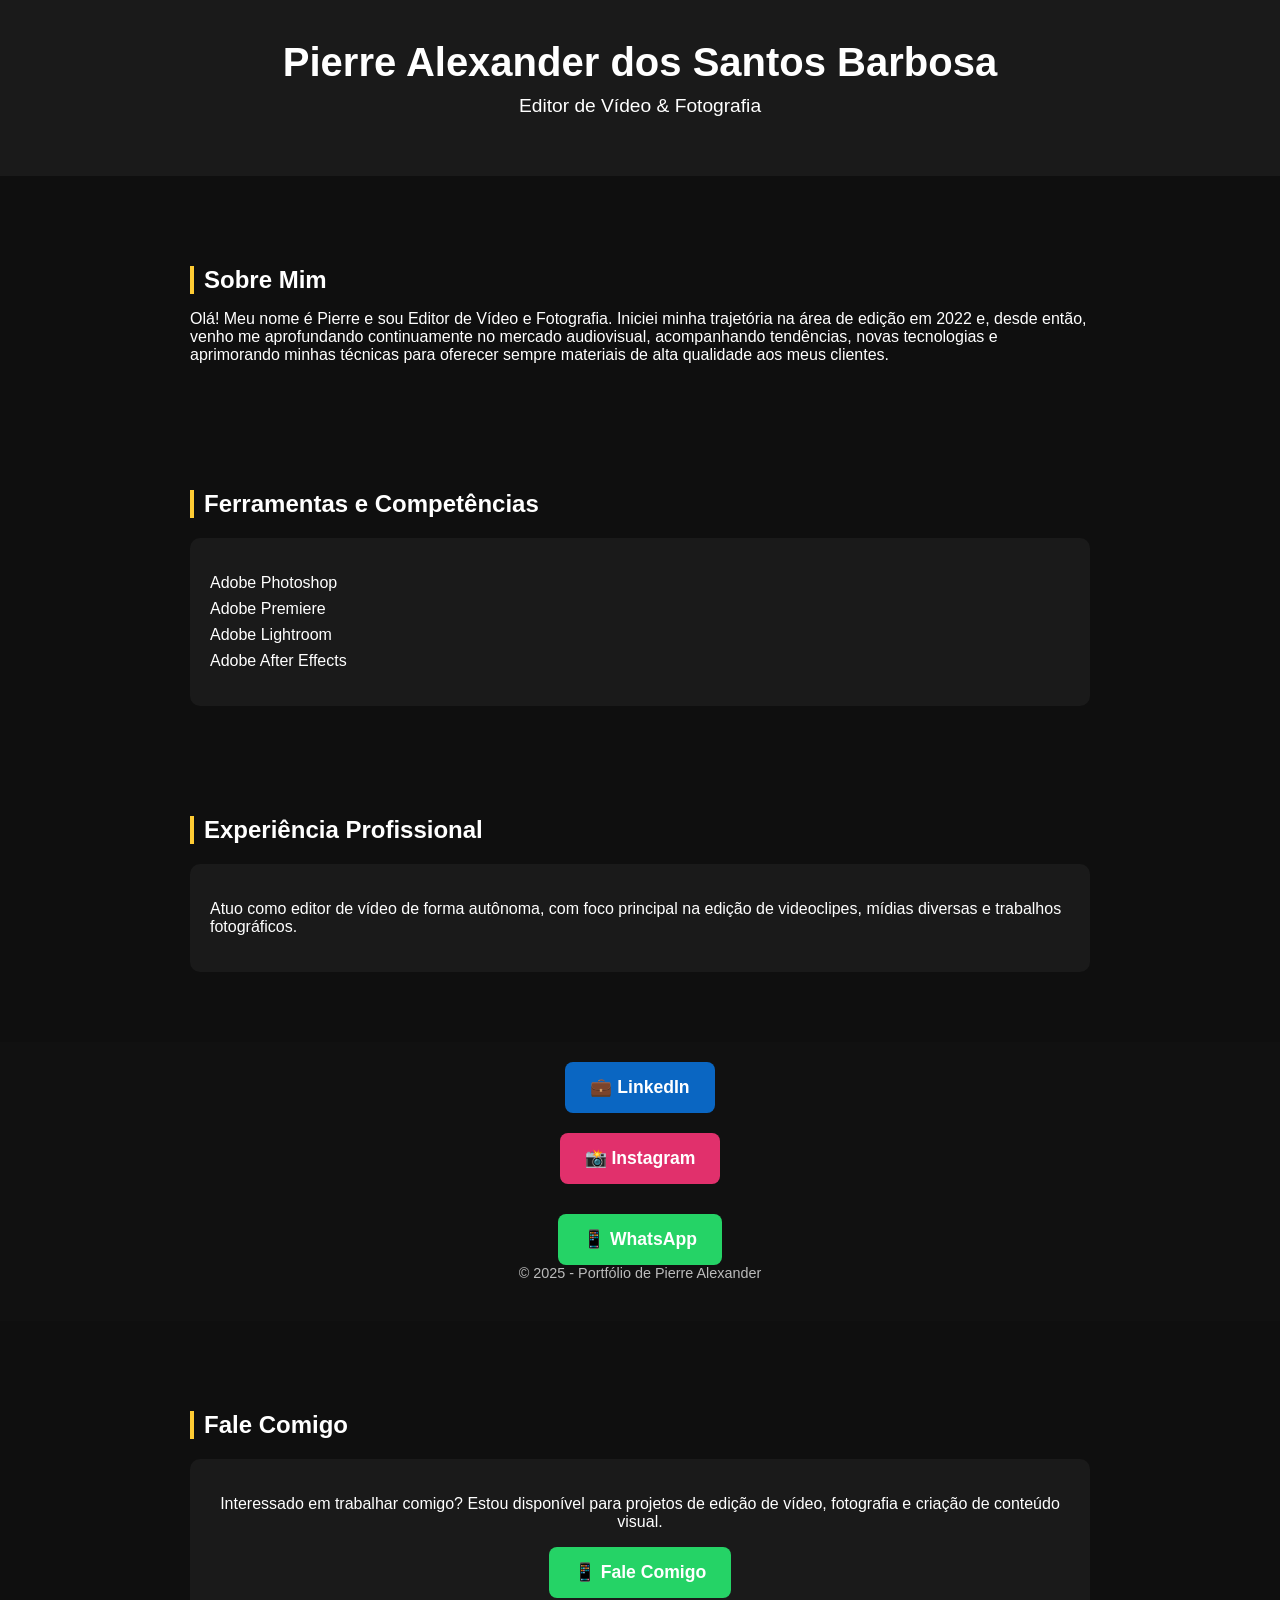
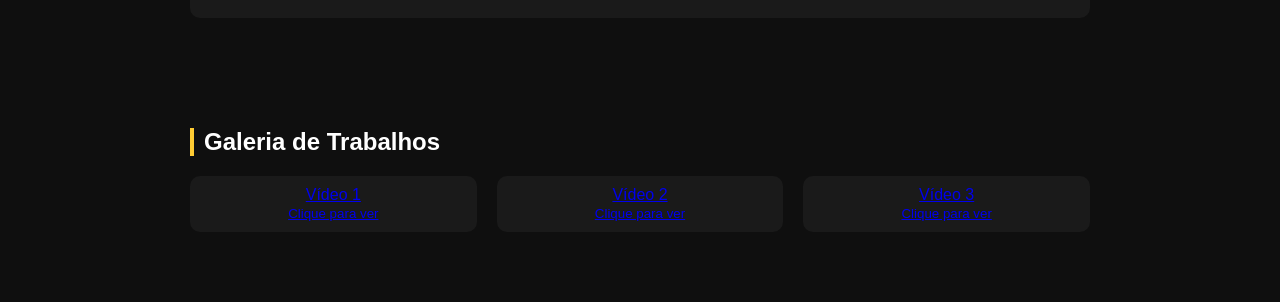
==== index.html @ 5104d792 "index.html" ====
<!DOCTYPE html>
<html lang="pt-BR">
<head>
  <meta charset="UTF-8" />
  <meta name="viewport" content="width=device-width, initial-scale=1.0" />
  <title>Portfólio - Pierre Alexander</title>
  <link rel="stylesheet" href="style.css">
</head>
<body>
  <header>
    <h1>Pierre Alexander dos Santos Barbosa</h1>
    <p>Editor de Vídeo & Fotografia</p>
  </header>

  <section>
    <h2>Sobre Mim</h2>
    <p>Olá! Meu nome é Pierre e sou Editor de Vídeo e Fotografia. Iniciei minha trajetória na área de edição em 2022 e, desde então, venho me aprofundando continuamente no mercado audiovisual, acompanhando tendências, novas tecnologias e aprimorando minhas técnicas para oferecer sempre materiais de alta qualidade aos meus clientes.</p>
  </section>

  <section>
    <h2>Ferramentas e Competências</h2>
    <div class="skills">
      <ul>
        <li>Adobe Photoshop</li>
        <li>Adobe Premiere</li>
        <li>Adobe Lightroom</li>
        <li>Adobe After Effects</li>
      </ul>
    </div>
  </section>

  <section>
    <h2>Experiência Profissional</h2>
    <div class="experience">
      <p>Atuo como editor de vídeo de forma autônoma, com foco principal na edição de videoclipes, mídias diversas e trabalhos fotográficos.</p>
    </div>
  </section>

  <footer>
    <div style="margin-bottom:20px;">
      <a href="https://www.linkedin.com/in/pierre-alexander-8b82012a9/" target="_blank" class="linkedin-btn">💼 LinkedIn</a>
  <div style="margin-top:20px;">
      <a href="https://www.instagram.com/pr.xndr/" target="_blank" class="instagram-btn">📸 Instagram</a>
    </div>
    <div style="text-align:center; margin-top:30px;">
      <a href="https://wa.me/5521989630981" target="_blank" class="whatsapp-btn">📱 WhatsApp</a>
     </div>
    © 2025 - Portfólio de Pierre Alexander
  </footer>

  <section>
    <h2>Fale Comigo</h2>
    <div class="experience" style="text-align:center;">
      <p>Interessado em trabalhar comigo? Estou disponível para projetos de edição de vídeo, fotografia e criação de conteúdo visual.</p>
      <a href="https://wa.me/5521989630981" class="whatsapp-btn" target="_blank">📱 Fale Comigo</a>
    </div>
  </section>

  <section>
    <h2>Galeria de Trabalhos</h2>
    <div class="gallery">
      <div><a href="https://www.instagram.com/reel/DQ7VguTisI1/" target="_blank">Vídeo 1<br><small>Clique para ver</small></a></div>
      <div><a href="https://www.instagram.com/reel/DQ4i-qmgbFF/" target="_blank">Vídeo 2<br><small>Clique para ver</small></a></div>
      <div><a href="https://www.instagram.com/reel/DQhQ9YoAMTn/" target="_blank">Vídeo 3<br><small>Clique para ver</small></a></div>
       </div>
  </section>

</body>
</html>
---- style.css ----
body {
  margin: 0;
  font-family: Arial, sans-serif;
  background: #0f0f0f;
  color: #fff;
}
header {
  padding: 40px;
  text-align: center;
  background: #1a1a1a;
}
header h1 {
  font-size: 2.5rem;
  margin: 0;
}
header p {
  margin-top: 10px;
  font-size: 1.2rem;
}
section {
  max-width: 900px;
  margin: 50px auto;
  padding: 20px;
}
h2 {
  margin-bottom: 10px;
  border-left: 4px solid #ffcc33;
  padding-left: 10px;
}
.skills, .experience {
  background: #1a1a1a;
  padding: 20px;
  border-radius: 10px;
  margin-top: 20px;
}
ul {
  list-style: none;
  padding: 0;
}
ul li {
  margin: 8px 0;
}
footer {
  margin-top: 50px;
  background: #111;
  text-align: center;
  padding: 20px;
  font-size: 0.9rem;
  color: #bbb;
}
.whatsapp-btn, .linkedin-btn, .instagram-btn {
  display: inline-block;
  padding: 15px 25px;
  border-radius: 8px;
  text-decoration: none;
  font-size: 1.1rem;
  font-weight: bold;
  color: white;
  transition: transform 0.2s ease, box-shadow 0.2s ease;
}
.whatsapp-btn { background: #25D366; }
.whatsapp-btn:hover { transform: scale(1.08); box-shadow: 0 0 15px rgba(37, 211, 102, 0.6); }
.linkedin-btn { background: #0A66C2; }
.linkedin-btn:hover { transform: scale(1.08); box-shadow: 0 0 15px rgba(10,102,194,0.6); }
.instagram-btn { background: #E1306C; }
.instagram-btn:hover { transform: scale(1.08); box-shadow: 0 0 15px rgba(225,48,108,0.6); }

.gallery {
  display:grid;
  grid-template-columns:repeat(auto-fit, minmax(250px,1fr));
  gap:20px;
  margin-top:20px;
}
.gallery div {
  background:#1a1a1a;
  padding:10px;
  border-radius:10px;
  text-align:center;
}
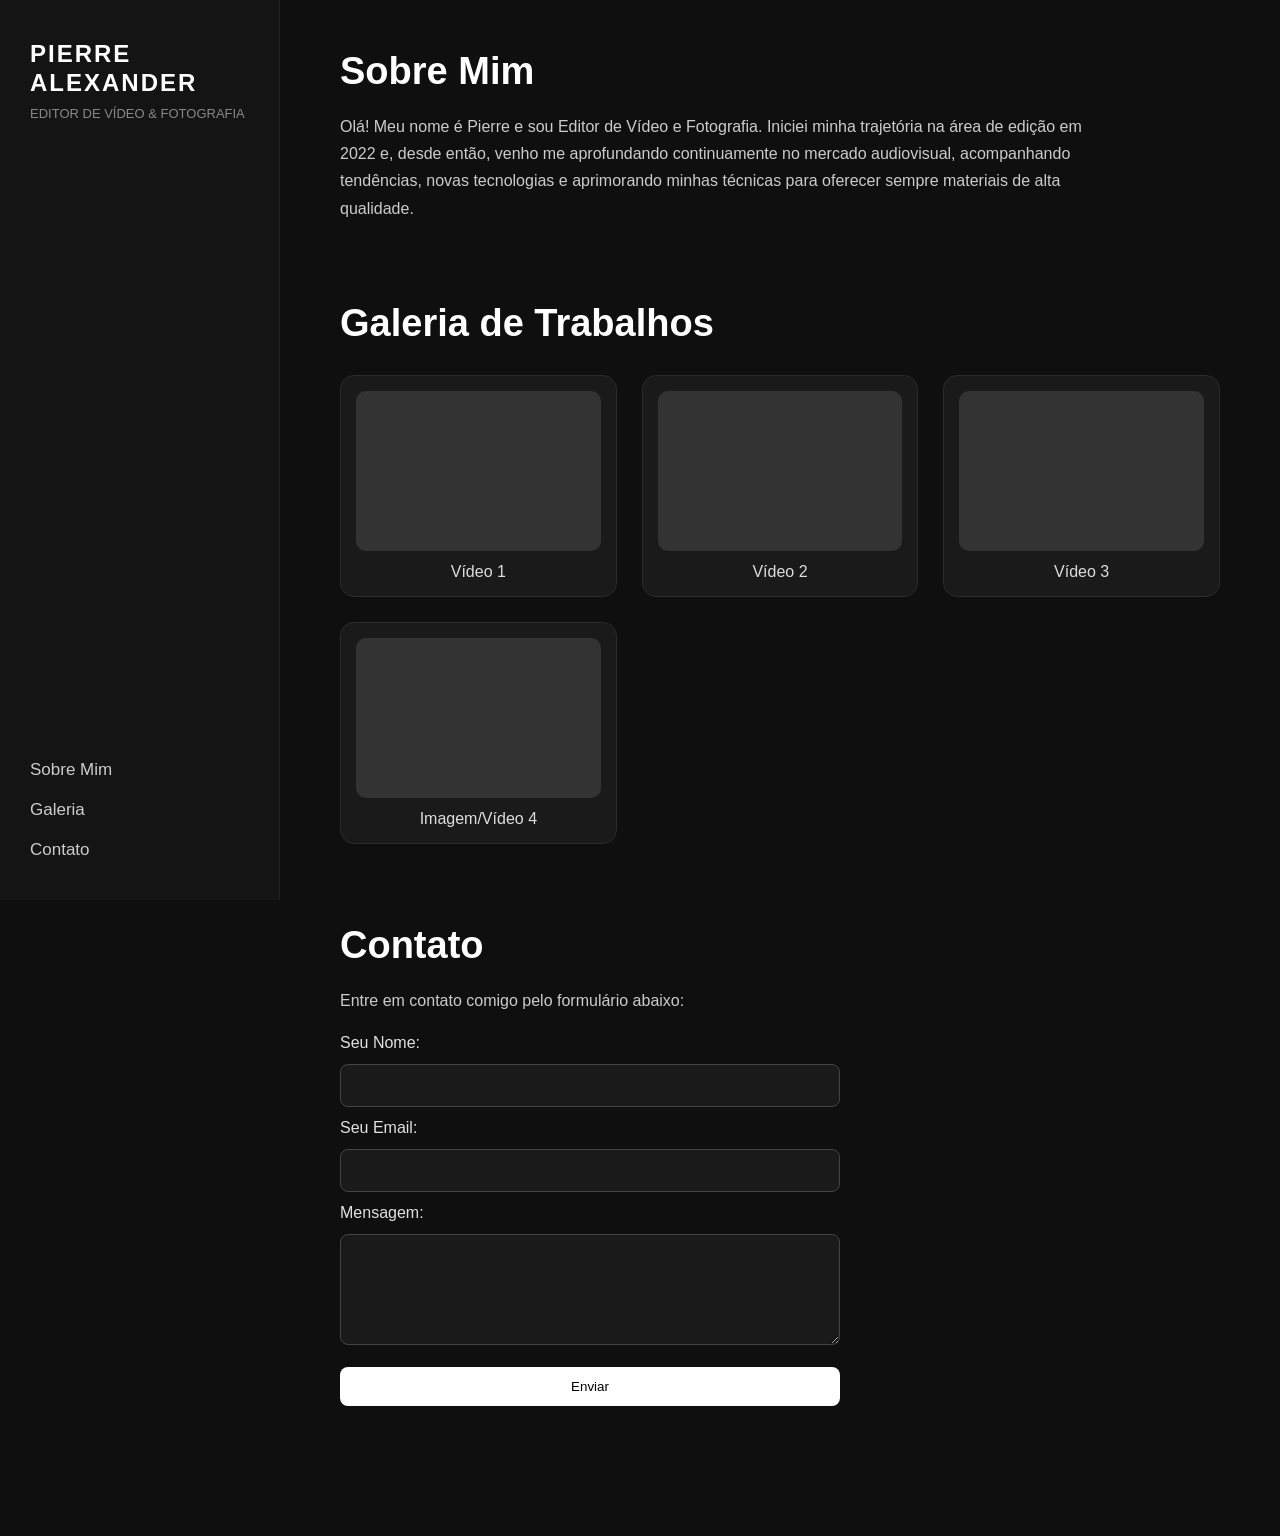
==== commit db222ea3: "Add files via upload" ====
--- a/index.html
+++ b/index.html
@@ -1,69 +1,118 @@
-<!DOCTYPE html>
-<html lang="pt-BR">
-<head>
-  <meta charset="UTF-8" />
-  <meta name="viewport" content="width=device-width, initial-scale=1.0" />
-  <title>Portfólio - Pierre Alexander</title>
-  <link rel="stylesheet" href="style.css">
-</head>
-<body>
-  <header>
-    <h1>Pierre Alexander dos Santos Barbosa</h1>
-    <p>Editor de Vídeo & Fotografia</p>
-  </header>
-
-  <section>
-    <h2>Sobre Mim</h2>
-    <p>Olá! Meu nome é Pierre e sou Editor de Vídeo e Fotografia. Iniciei minha trajetória na área de edição em 2022 e, desde então, venho me aprofundando continuamente no mercado audiovisual, acompanhando tendências, novas tecnologias e aprimorando minhas técnicas para oferecer sempre materiais de alta qualidade aos meus clientes.</p>
-  </section>
-
-  <section>
-    <h2>Ferramentas e Competências</h2>
-    <div class="skills">
-      <ul>
-        <li>Adobe Photoshop</li>
-        <li>Adobe Premiere</li>
-        <li>Adobe Lightroom</li>
-        <li>Adobe After Effects</li>
-      </ul>
-    </div>
-  </section>
-
-  <section>
-    <h2>Experiência Profissional</h2>
-    <div class="experience">
-      <p>Atuo como editor de vídeo de forma autônoma, com foco principal na edição de videoclipes, mídias diversas e trabalhos fotográficos.</p>
-    </div>
-  </section>
-
-  <footer>
-    <div style="margin-bottom:20px;">
-      <a href="https://www.linkedin.com/in/pierre-alexander-8b82012a9/" target="_blank" class="linkedin-btn">💼 LinkedIn</a>
-  <div style="margin-top:20px;">
-      <a href="https://www.instagram.com/pr.xndr/" target="_blank" class="instagram-btn">📸 Instagram</a>
-    </div>
-    <div style="text-align:center; margin-top:30px;">
-      <a href="https://wa.me/5521989630981" target="_blank" class="whatsapp-btn">📱 WhatsApp</a>
-     </div>
-    © 2025 - Portfólio de Pierre Alexander
-  </footer>
-
-  <section>
-    <h2>Fale Comigo</h2>
-    <div class="experience" style="text-align:center;">
-      <p>Interessado em trabalhar comigo? Estou disponível para projetos de edição de vídeo, fotografia e criação de conteúdo visual.</p>
-      <a href="https://wa.me/5521989630981" class="whatsapp-btn" target="_blank">📱 Fale Comigo</a>
-    </div>
-  </section>
-
-  <section>
-    <h2>Galeria de Trabalhos</h2>
-    <div class="gallery">
-      <div><a href="https://www.instagram.com/reel/DQ7VguTisI1/" target="_blank">Vídeo 1<br><small>Clique para ver</small></a></div>
-      <div><a href="https://www.instagram.com/reel/DQ4i-qmgbFF/" target="_blank">Vídeo 2<br><small>Clique para ver</small></a></div>
-      <div><a href="https://www.instagram.com/reel/DQhQ9YoAMTn/" target="_blank">Vídeo 3<br><small>Clique para ver</small></a></div>
-       </div>
-  </section>
-
-</body>
-</html>
+<!DOCTYPE html>
+<html lang="pt-BR">
+<head>
+    <meta charset="UTF-8">
+    <meta name="viewport" content="width=device-width, initial-scale=1.0">
+    <title>Portfólio - Pierre Alexander</title>
+    <link rel="stylesheet" href="style.css">
+</head>
+
+<body>
+
+    <!-- MENU LATERAL / MOBILE NAV -->
+    <aside class="sidebar">
+        <div class="logo">
+            <h2>PIERRE<br>ALEXANDER</h2>
+            <p>Editor de Vídeo & Fotografia</p>
+        </div>
+
+        <nav>
+            <a href="#sobre">Sobre Mim</a>
+            <a href="#galeria">Galeria</a>
+            <a href="#contato">Contato</a>
+        </nav>
+    </aside>
+
+    <!-- MENU MOBILE -->
+    <header class="mobile-header">
+        <div class="mobile-title">Pierre Alexander</div>
+        <button id="mobile-btn">☰</button>
+    </header>
+
+    <nav class="mobile-menu" id="mobile-menu">
+        <a href="#sobre">Sobre Mim</a>
+        <a href="#galeria">Galeria</a>
+        <a href="#contato">Contato</a>
+    </nav>
+
+    <main class="content">
+
+        <!-- SOBRE -->
+        <section id="sobre" class="section fade-up">
+            <h1>Sobre Mim</h1>
+            <p>
+                Olá! Meu nome é Pierre e sou Editor de Vídeo e Fotografia. Iniciei minha trajetória na área de edição em 2022 e, desde então, venho me aprofundando continuamente no mercado audiovisual, acompanhando tendências, novas tecnologias e aprimorando minhas técnicas para oferecer sempre materiais de alta qualidade.
+            </p>
+        </section>
+
+        <!-- GALERIA -->
+        <section id="galeria" class="section fade-up">
+            <h1>Galeria de Trabalhos</h1>
+
+            <div class="gallery">
+                <a href="https://www.instagram.com/reel/DQ7VguTisI1/" target="_blank" class="card fade-up">
+                    <div class="thumb"></div>
+                    <span>Vídeo 1</span>
+                </a>
+
+                <a href="https://www.instagram.com/reel/DQ4i-qmgbFF/" target="_blank" class="card fade-up">
+                    <div class="thumb"></div>
+                    <span>Vídeo 2</span>
+                </a>
+
+                <a href="https://www.instagram.com/reel/DQhQ9YoAMTn/" target="_blank" class="card fade-up">
+                    <div class="thumb"></div>
+                    <span>Vídeo 3</span>
+                </a>
+
+                <div class="card fade-up">
+                    <div class="thumb"></div>
+                    <span>Imagem/Vídeo 4</span>
+                </div>
+            </div>
+        </section>
+
+        <!-- CONTATO -->
+        <section id="contato" class="section fade-up">
+            <h1>Contato</h1>
+            <p>Entre em contato comigo pelo formulário abaixo:</p>
+
+            <form action="mailto:pierrealexander@example.com" method="post" enctype="text/plain" class="form">
+                <label>Seu Nome:</label>
+                <input type="text" name="name" required>
+
+                <label>Seu Email:</label>
+                <input type="email" name="email" required>
+
+                <label>Mensagem:</label>
+                <textarea name="message" rows="5" required></textarea>
+
+                <button type="submit">Enviar</button>
+            </form>
+        </section>
+
+    </main>
+
+    <script>
+        /* MOBILE MENU */
+        const btn = document.getElementById('mobile-btn');
+        const menu = document.getElementById('mobile-menu');
+
+        btn.addEventListener('click', () => {
+            menu.classList.toggle('open');
+        });
+
+        /* ANIMAÇÃO SCROLL FADE-UP */
+        const observer = new IntersectionObserver((entries) => {
+            entries.forEach(entry => {
+                if (entry.isIntersecting) {
+                    entry.target.classList.add('appear');
+                }
+            });
+        });
+
+        document.querySelectorAll('.fade-up').forEach((el) => observer.observe(el));
+    </script>
+
+</body>
+</html>
--- a/style.css
+++ b/style.css
@@ -1,79 +1,244 @@
-body {
-  margin: 0;
-  font-family: Arial, sans-serif;
-  background: #0f0f0f;
-  color: #fff;
-}
-header {
-  padding: 40px;
-  text-align: center;
-  background: #1a1a1a;
-}
-header h1 {
-  font-size: 2.5rem;
-  margin: 0;
-}
-header p {
-  margin-top: 10px;
-  font-size: 1.2rem;
-}
-section {
-  max-width: 900px;
-  margin: 50px auto;
-  padding: 20px;
-}
-h2 {
-  margin-bottom: 10px;
-  border-left: 4px solid #ffcc33;
-  padding-left: 10px;
-}
-.skills, .experience {
-  background: #1a1a1a;
-  padding: 20px;
-  border-radius: 10px;
-  margin-top: 20px;
-}
-ul {
-  list-style: none;
-  padding: 0;
-}
-ul li {
-  margin: 8px 0;
-}
-footer {
-  margin-top: 50px;
-  background: #111;
-  text-align: center;
-  padding: 20px;
-  font-size: 0.9rem;
-  color: #bbb;
-}
-.whatsapp-btn, .linkedin-btn, .instagram-btn {
-  display: inline-block;
-  padding: 15px 25px;
-  border-radius: 8px;
-  text-decoration: none;
-  font-size: 1.1rem;
-  font-weight: bold;
-  color: white;
-  transition: transform 0.2s ease, box-shadow 0.2s ease;
-}
-.whatsapp-btn { background: #25D366; }
-.whatsapp-btn:hover { transform: scale(1.08); box-shadow: 0 0 15px rgba(37, 211, 102, 0.6); }
-.linkedin-btn { background: #0A66C2; }
-.linkedin-btn:hover { transform: scale(1.08); box-shadow: 0 0 15px rgba(10,102,194,0.6); }
-.instagram-btn { background: #E1306C; }
-.instagram-btn:hover { transform: scale(1.08); box-shadow: 0 0 15px rgba(225,48,108,0.6); }
-
-.gallery {
-  display:grid;
-  grid-template-columns:repeat(auto-fit, minmax(250px,1fr));
-  gap:20px;
-  margin-top:20px;
-}
-.gallery div {
-  background:#1a1a1a;
-  padding:10px;
-  border-radius:10px;
-  text-align:center;
-}
+/* RESET */
+* {
+    margin: 0;
+    padding: 0;
+    box-sizing: border-box;
+    font-family: "Arial", sans-serif;
+}
+
+body {
+    display: flex;
+    background: #0f0f0f;
+    color: #e1e1e1;
+}
+
+/* SIDEBAR */
+.sidebar {
+    width: 280px;
+    background: #141414;
+    border-right: 1px solid #222;
+    height: 100vh;
+    padding: 40px 30px;
+    position: fixed;
+    display: flex;
+    flex-direction: column;
+    justify-content: space-between;
+}
+
+.logo h2 {
+    letter-spacing: 2px;
+    line-height: 1.2;
+    font-weight: bold;
+    color: #fff;
+}
+
+.logo p {
+    font-size: 13px;
+    text-transform: uppercase;
+    color: #888;
+    margin-top: 8px;
+}
+
+nav {
+    margin-top: 40px;
+    display: flex;
+    flex-direction: column;
+    gap: 20px;
+}
+
+nav a {
+    text-decoration: none;
+    color: #ccc;
+    font-size: 17px;
+    transition: 0.3s;
+}
+
+nav a:hover {
+    color: #fff;
+}
+
+/* MOBILE HEADER */
+.mobile-header {
+    display: none;
+    width: 100%;
+    background: #141414;
+    padding: 15px 20px;
+    align-items: center;
+    justify-content: space-between;
+    border-bottom: 1px solid #222;
+}
+
+.mobile-title {
+    font-size: 20px;
+    font-weight: bold;
+}
+
+#mobile-btn {
+    font-size: 25px;
+    background: none;
+    border: none;
+    color: #fff;
+    cursor: pointer;
+}
+
+.mobile-menu {
+    display: none;
+    flex-direction: column;
+    background: #1a1a1a;
+    text-align: center;
+    border-bottom: 1px solid #222;
+}
+
+.mobile-menu a {
+    padding: 15px;
+    text-decoration: none;
+    color: #ccc;
+    border-top: 1px solid #222;
+}
+
+.mobile-menu a:hover {
+    color: #fff;
+}
+
+.mobile-menu.open {
+    display: flex;
+}
+
+/* CONTENT */
+.content {
+    margin-left: 280px;
+    padding: 50px 60px;
+    width: calc(100% - 280px);
+}
+
+.section {
+    margin-bottom: 80px;
+}
+
+.section h1 {
+    font-size: 38px;
+    margin-bottom: 20px;
+    color: #fff;
+}
+
+.section p {
+    max-width: 750px;
+    line-height: 1.7;
+    margin-bottom: 20px;
+    color: #ccc;
+}
+
+/* GALLERY */
+.gallery {
+    display: grid;
+    grid-template-columns: repeat(auto-fill, minmax(240px, 1fr));
+    gap: 25px;
+    margin-top: 30px;
+}
+
+.card {
+    background: #1a1a1a;
+    border: 1px solid #2b2b2b;
+    border-radius: 14px;
+    padding: 15px;
+    text-align: center;
+    color: #ddd;
+    text-decoration: none;
+    transition: 0.3s;
+}
+
+.card:hover {
+    transform: translateY(-5px);
+    box-shadow: 0 5px 20px rgba(0,0,0,0.5);
+}
+
+.card .thumb {
+    height: 160px;
+    background: #333;
+    border-radius: 10px;
+    margin-bottom: 12px;
+}
+
+/* FORM */
+.form {
+    display: flex;
+    flex-direction: column;
+    max-width: 500px;
+    gap: 12px;
+}
+
+.form input,
+.form textarea {
+    padding: 12px;
+    font-size: 15px;
+    border: 1px solid #444;
+    border-radius: 8px;
+    background: #1a1a1a;
+    color: #eee;
+}
+
+button {
+    margin-top: 10px;
+    padding: 12px;
+    background: #fff;
+    color: #000;
+    border: none;
+    border-radius: 8px;
+    cursor: pointer;
+    transition: 0.3s;
+}
+
+button:hover {
+    background: #ccc;
+}
+
+/* ANIMAÇÃO SCROLL */
+.fade-up {
+    opacity: 0;
+    transform: translateY(30px);
+    transition: 0.8s ease;
+}
+
+.appear {
+    opacity: 1;
+    transform: translateY(0);
+}
+
+/* MOBILE REFINADO */
+@media (max-width: 900px) {
+    .sidebar {
+        display: none;
+    }
+
+    .mobile-header {
+        display: flex;
+    }
+
+    .content {
+        margin: 0;
+        width: 100%;
+        padding: 30px 20px;
+    }
+
+    .section h1 {
+        font-size: 32px;
+    }
+
+    .gallery {
+        grid-template-columns: 1fr 1fr;
+    }
+}
+
+@media (max-width: 500px) {
+    .gallery {
+        grid-template-columns: 1fr;
+    }
+
+    .section h1 {
+        font-size: 27px;
+    }
+
+    .mobile-title {
+        font-size: 18px;
+    }
+}
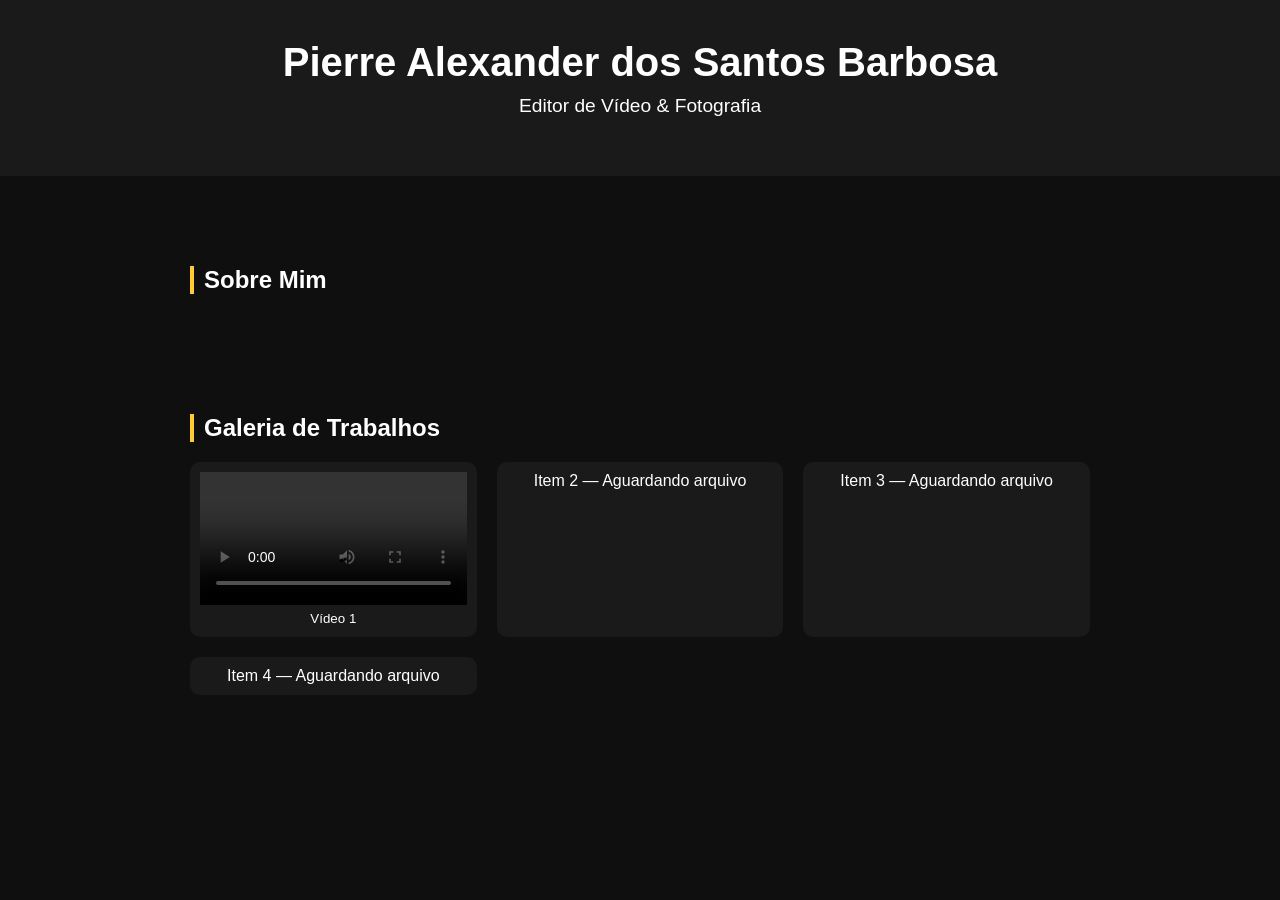
==== commit c0b5ca64: "Add files via upload" ====
--- a/index.html
+++ b/index.html
@@ -1,118 +1,38 @@
-<!DOCTYPE html>
-<html lang="pt-BR">
-<head>
-    <meta charset="UTF-8">
-    <meta name="viewport" content="width=device-width, initial-scale=1.0">
-    <title>Portfólio - Pierre Alexander</title>
-    <link rel="stylesheet" href="style.css">
-</head>
-
-<body>
-
-    <!-- MENU LATERAL / MOBILE NAV -->
-    <aside class="sidebar">
-        <div class="logo">
-            <h2>PIERRE<br>ALEXANDER</h2>
-            <p>Editor de Vídeo & Fotografia</p>
-        </div>
-
-        <nav>
-            <a href="#sobre">Sobre Mim</a>
-            <a href="#galeria">Galeria</a>
-            <a href="#contato">Contato</a>
-        </nav>
-    </aside>
-
-    <!-- MENU MOBILE -->
-    <header class="mobile-header">
-        <div class="mobile-title">Pierre Alexander</div>
-        <button id="mobile-btn">☰</button>
-    </header>
-
-    <nav class="mobile-menu" id="mobile-menu">
-        <a href="#sobre">Sobre Mim</a>
-        <a href="#galeria">Galeria</a>
-        <a href="#contato">Contato</a>
-    </nav>
-
-    <main class="content">
-
-        <!-- SOBRE -->
-        <section id="sobre" class="section fade-up">
-            <h1>Sobre Mim</h1>
-            <p>
-                Olá! Meu nome é Pierre e sou Editor de Vídeo e Fotografia. Iniciei minha trajetória na área de edição em 2022 e, desde então, venho me aprofundando continuamente no mercado audiovisual, acompanhando tendências, novas tecnologias e aprimorando minhas técnicas para oferecer sempre materiais de alta qualidade.
-            </p>
-        </section>
-
-        <!-- GALERIA -->
-        <section id="galeria" class="section fade-up">
-            <h1>Galeria de Trabalhos</h1>
-
-            <div class="gallery">
-                <a href="https://www.instagram.com/reel/DQ7VguTisI1/" target="_blank" class="card fade-up">
-                    <div class="thumb"></div>
-                    <span>Vídeo 1</span>
-                </a>
-
-                <a href="https://www.instagram.com/reel/DQ4i-qmgbFF/" target="_blank" class="card fade-up">
-                    <div class="thumb"></div>
-                    <span>Vídeo 2</span>
-                </a>
-
-                <a href="https://www.instagram.com/reel/DQhQ9YoAMTn/" target="_blank" class="card fade-up">
-                    <div class="thumb"></div>
-                    <span>Vídeo 3</span>
-                </a>
-
-                <div class="card fade-up">
-                    <div class="thumb"></div>
-                    <span>Imagem/Vídeo 4</span>
-                </div>
-            </div>
-        </section>
-
-        <!-- CONTATO -->
-        <section id="contato" class="section fade-up">
-            <h1>Contato</h1>
-            <p>Entre em contato comigo pelo formulário abaixo:</p>
-
-            <form action="mailto:pierrealexander@example.com" method="post" enctype="text/plain" class="form">
-                <label>Seu Nome:</label>
-                <input type="text" name="name" required>
-
-                <label>Seu Email:</label>
-                <input type="email" name="email" required>
-
-                <label>Mensagem:</label>
-                <textarea name="message" rows="5" required></textarea>
-
-                <button type="submit">Enviar</button>
-            </form>
-        </section>
-
-    </main>
-
-    <script>
-        /* MOBILE MENU */
-        const btn = document.getElementById('mobile-btn');
-        const menu = document.getElementById('mobile-menu');
-
-        btn.addEventListener('click', () => {
-            menu.classList.toggle('open');
-        });
-
-        /* ANIMAÇÃO SCROLL FADE-UP */
-        const observer = new IntersectionObserver((entries) => {
-            entries.forEach(entry => {
-                if (entry.isIntersecting) {
-                    entry.target.classList.add('appear');
-                }
-            });
-        });
-
-        document.querySelectorAll('.fade-up').forEach((el) => observer.observe(el));
-    </script>
-
-</body>
-</html>
+<!DOCTYPE html>
+<html lang="pt-BR">
+<head>
+  <meta charset="UTF-8" />
+  <meta name="viewport" content="width=device-width, initial-scale=1.0" />
+  <title>Portfólio - Pierre Alexander</title>
+  <link rel="stylesheet" href="style.css">
+</head>
+<body>
+  <header>
+    <h1>Pierre Alexander dos Santos Barbosa</h1>
+    <p>Editor de Vídeo & Fotografia</p>
+  </header>
+
+  <section>
+    <h2>Sobre Mim</h2>
+    <!-- conteúdo original aqui -->
+  </section>
+
+  <section>
+    <h2>Galeria de Trabalhos</h2>
+    <div class="gallery">
+      <div>
+        <video width="100%" controls>
+          <source src="EYSHILA - VONTADE DE ADORAR (LEGENDA ANIMADA)_1.mp4" type="video/mp4">
+          Seu navegador não suporta vídeos.
+        </video>
+        <small>Vídeo 1</small>
+      </div>
+
+      <div>Item 2 — Aguardando arquivo</div>
+      <div>Item 3 — Aguardando arquivo</div>
+      <div>Item 4 — Aguardando arquivo</div>
+    </div>
+  </section>
+
+</body>
+</html>
--- a/style.css
+++ b/style.css
@@ -1,244 +1,79 @@
-/* RESET */
-* {
-    margin: 0;
-    padding: 0;
-    box-sizing: border-box;
-    font-family: "Arial", sans-serif;
-}
-
-body {
-    display: flex;
-    background: #0f0f0f;
-    color: #e1e1e1;
-}
-
-/* SIDEBAR */
-.sidebar {
-    width: 280px;
-    background: #141414;
-    border-right: 1px solid #222;
-    height: 100vh;
-    padding: 40px 30px;
-    position: fixed;
-    display: flex;
-    flex-direction: column;
-    justify-content: space-between;
-}
-
-.logo h2 {
-    letter-spacing: 2px;
-    line-height: 1.2;
-    font-weight: bold;
-    color: #fff;
-}
-
-.logo p {
-    font-size: 13px;
-    text-transform: uppercase;
-    color: #888;
-    margin-top: 8px;
-}
-
-nav {
-    margin-top: 40px;
-    display: flex;
-    flex-direction: column;
-    gap: 20px;
-}
-
-nav a {
-    text-decoration: none;
-    color: #ccc;
-    font-size: 17px;
-    transition: 0.3s;
-}
-
-nav a:hover {
-    color: #fff;
-}
-
-/* MOBILE HEADER */
-.mobile-header {
-    display: none;
-    width: 100%;
-    background: #141414;
-    padding: 15px 20px;
-    align-items: center;
-    justify-content: space-between;
-    border-bottom: 1px solid #222;
-}
-
-.mobile-title {
-    font-size: 20px;
-    font-weight: bold;
-}
-
-#mobile-btn {
-    font-size: 25px;
-    background: none;
-    border: none;
-    color: #fff;
-    cursor: pointer;
-}
-
-.mobile-menu {
-    display: none;
-    flex-direction: column;
-    background: #1a1a1a;
-    text-align: center;
-    border-bottom: 1px solid #222;
-}
-
-.mobile-menu a {
-    padding: 15px;
-    text-decoration: none;
-    color: #ccc;
-    border-top: 1px solid #222;
-}
-
-.mobile-menu a:hover {
-    color: #fff;
-}
-
-.mobile-menu.open {
-    display: flex;
-}
-
-/* CONTENT */
-.content {
-    margin-left: 280px;
-    padding: 50px 60px;
-    width: calc(100% - 280px);
-}
-
-.section {
-    margin-bottom: 80px;
-}
-
-.section h1 {
-    font-size: 38px;
-    margin-bottom: 20px;
-    color: #fff;
-}
-
-.section p {
-    max-width: 750px;
-    line-height: 1.7;
-    margin-bottom: 20px;
-    color: #ccc;
-}
-
-/* GALLERY */
-.gallery {
-    display: grid;
-    grid-template-columns: repeat(auto-fill, minmax(240px, 1fr));
-    gap: 25px;
-    margin-top: 30px;
-}
-
-.card {
-    background: #1a1a1a;
-    border: 1px solid #2b2b2b;
-    border-radius: 14px;
-    padding: 15px;
-    text-align: center;
-    color: #ddd;
-    text-decoration: none;
-    transition: 0.3s;
-}
-
-.card:hover {
-    transform: translateY(-5px);
-    box-shadow: 0 5px 20px rgba(0,0,0,0.5);
-}
-
-.card .thumb {
-    height: 160px;
-    background: #333;
-    border-radius: 10px;
-    margin-bottom: 12px;
-}
-
-/* FORM */
-.form {
-    display: flex;
-    flex-direction: column;
-    max-width: 500px;
-    gap: 12px;
-}
-
-.form input,
-.form textarea {
-    padding: 12px;
-    font-size: 15px;
-    border: 1px solid #444;
-    border-radius: 8px;
-    background: #1a1a1a;
-    color: #eee;
-}
-
-button {
-    margin-top: 10px;
-    padding: 12px;
-    background: #fff;
-    color: #000;
-    border: none;
-    border-radius: 8px;
-    cursor: pointer;
-    transition: 0.3s;
-}
-
-button:hover {
-    background: #ccc;
-}
-
-/* ANIMAÇÃO SCROLL */
-.fade-up {
-    opacity: 0;
-    transform: translateY(30px);
-    transition: 0.8s ease;
-}
-
-.appear {
-    opacity: 1;
-    transform: translateY(0);
-}
-
-/* MOBILE REFINADO */
-@media (max-width: 900px) {
-    .sidebar {
-        display: none;
-    }
-
-    .mobile-header {
-        display: flex;
-    }
-
-    .content {
-        margin: 0;
-        width: 100%;
-        padding: 30px 20px;
-    }
-
-    .section h1 {
-        font-size: 32px;
-    }
-
-    .gallery {
-        grid-template-columns: 1fr 1fr;
-    }
-}
-
-@media (max-width: 500px) {
-    .gallery {
-        grid-template-columns: 1fr;
-    }
-
-    .section h1 {
-        font-size: 27px;
-    }
-
-    .mobile-title {
-        font-size: 18px;
-    }
-}
+body {
+  margin: 0;
+  font-family: Arial, sans-serif;
+  background: #0f0f0f;
+  color: #fff;
+}
+header {
+  padding: 40px;
+  text-align: center;
+  background: #1a1a1a;
+}
+header h1 {
+  font-size: 2.5rem;
+  margin: 0;
+}
+header p {
+  margin-top: 10px;
+  font-size: 1.2rem;
+}
+section {
+  max-width: 900px;
+  margin: 50px auto;
+  padding: 20px;
+}
+h2 {
+  margin-bottom: 10px;
+  border-left: 4px solid #ffcc33;
+  padding-left: 10px;
+}
+.skills, .experience {
+  background: #1a1a1a;
+  padding: 20px;
+  border-radius: 10px;
+  margin-top: 20px;
+}
+ul {
+  list-style: none;
+  padding: 0;
+}
+ul li {
+  margin: 8px 0;
+}
+footer {
+  margin-top: 50px;
+  background: #111;
+  text-align: center;
+  padding: 20px;
+  font-size: 0.9rem;
+  color: #bbb;
+}
+.whatsapp-btn, .linkedin-btn, .instagram-btn {
+  display: inline-block;
+  padding: 15px 25px;
+  border-radius: 8px;
+  text-decoration: none;
+  font-size: 1.1rem;
+  font-weight: bold;
+  color: white;
+  transition: transform 0.2s ease, box-shadow 0.2s ease;
+}
+.whatsapp-btn { background: #25D366; }
+.whatsapp-btn:hover { transform: scale(1.08); box-shadow: 0 0 15px rgba(37, 211, 102, 0.6); }
+.linkedin-btn { background: #0A66C2; }
+.linkedin-btn:hover { transform: scale(1.08); box-shadow: 0 0 15px rgba(10,102,194,0.6); }
+.instagram-btn { background: #E1306C; }
+.instagram-btn:hover { transform: scale(1.08); box-shadow: 0 0 15px rgba(225,48,108,0.6); }
+
+.gallery {
+  display:grid;
+  grid-template-columns:repeat(auto-fit, minmax(250px,1fr));
+  gap:20px;
+  margin-top:20px;
+}
+.gallery div {
+  background:#1a1a1a;
+  padding:10px;
+  border-radius:10px;
+  text-align:center;
+}
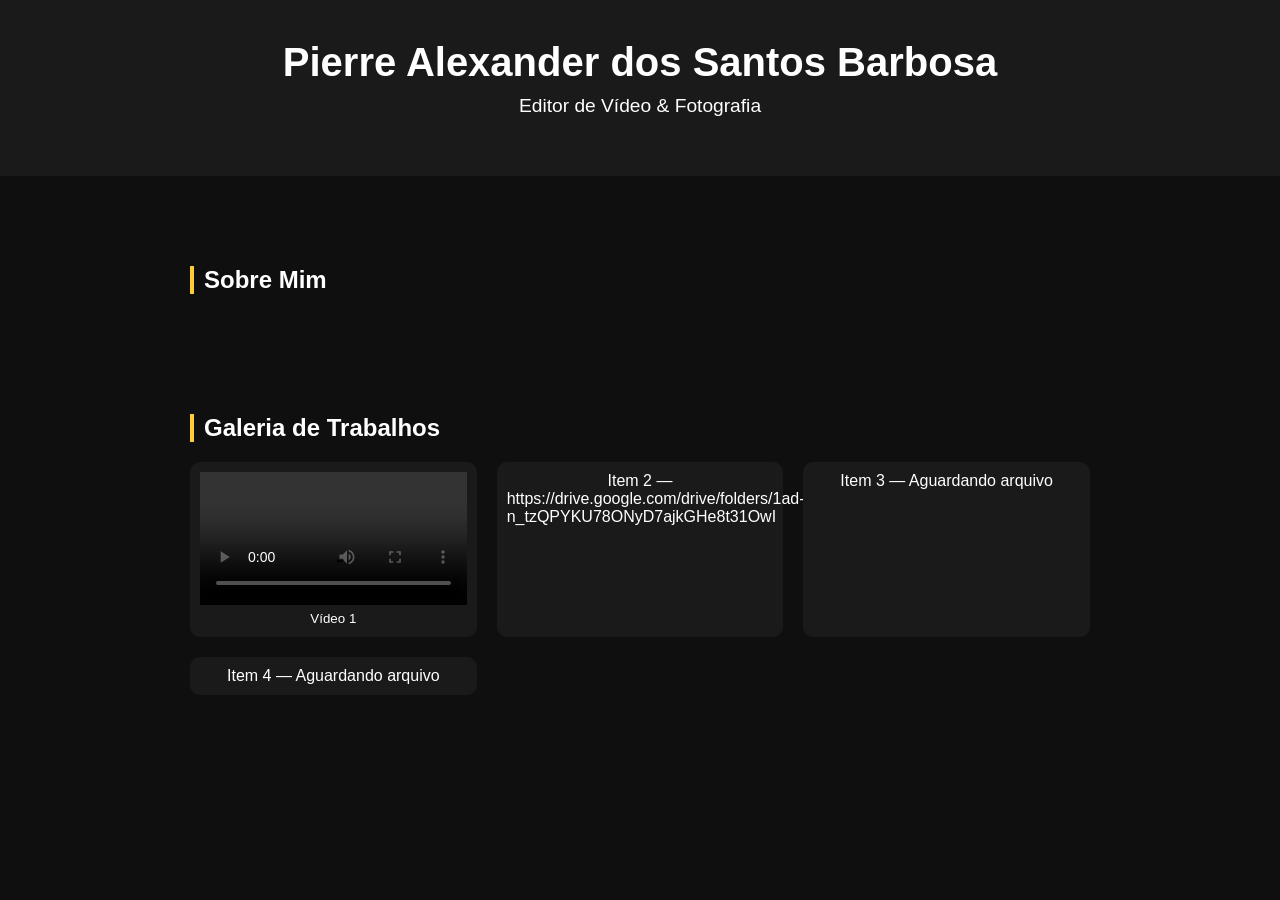
==== commit 5cc2776b: "Update index.html" ====
--- a/index.html
+++ b/index.html
@@ -23,16 +23,15 @@
       <div>
         <video width="100%" controls>
           <source src="EYSHILA - VONTADE DE ADORAR (LEGENDA ANIMADA)_1.mp4" type="video/mp4">
-          Seu navegador não suporta vídeos.
         </video>
         <small>Vídeo 1</small>
       </div>
 
-      <div>Item 2 — Aguardando arquivo</div>
+      <div>Item 2 — https://drive.google.com/drive/folders/1ad-n_tzQPYKU78ONyD7ajkGHe8t31OwI </div>
       <div>Item 3 — Aguardando arquivo</div>
       <div>Item 4 — Aguardando arquivo</div>
     </div>
   </section>
 
 </body>
-</html>+</html>
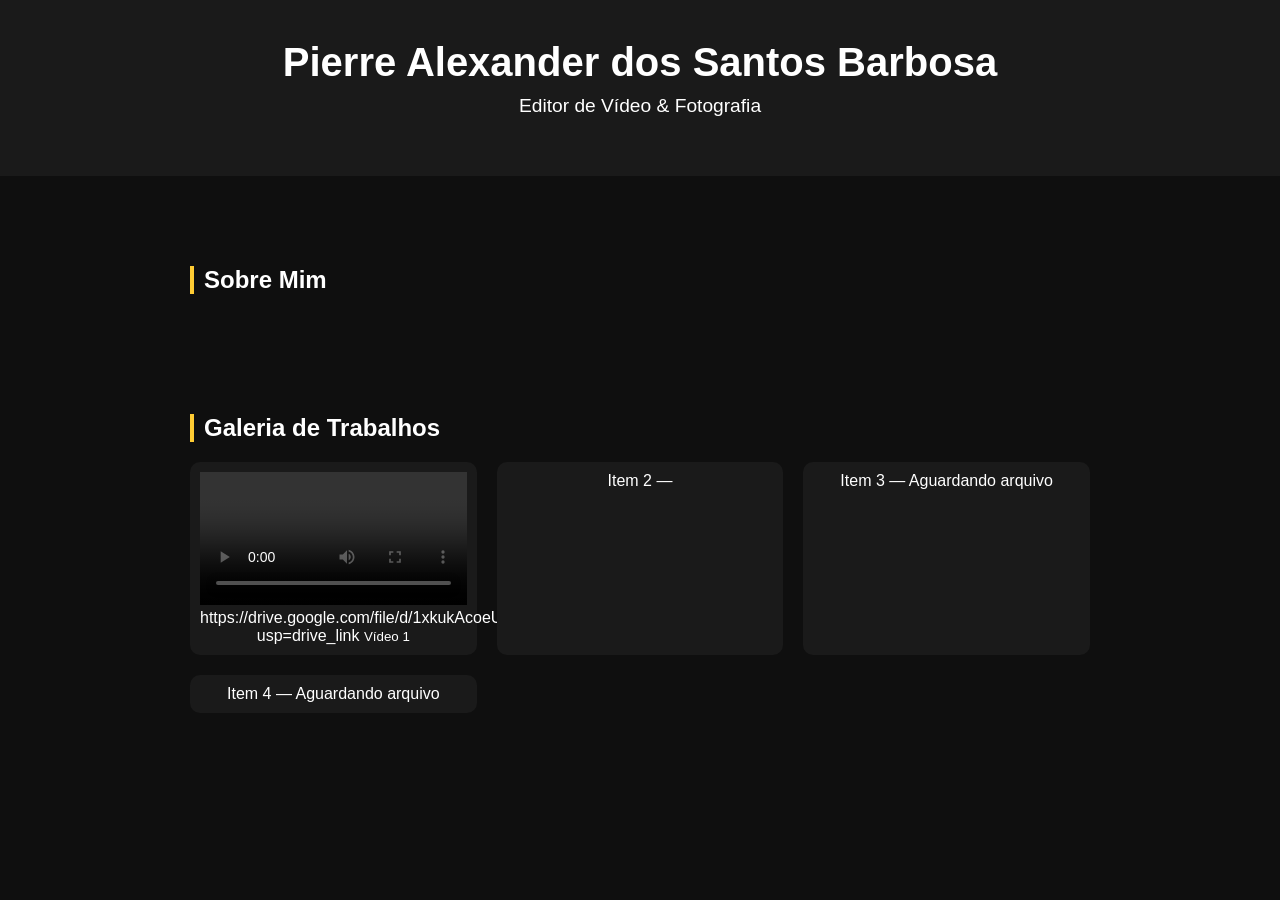
==== commit cd127f86: "Update index.html" ====
--- a/index.html
+++ b/index.html
@@ -23,11 +23,11 @@
       <div>
         <video width="100%" controls>
           <source src="EYSHILA - VONTADE DE ADORAR (LEGENDA ANIMADA)_1.mp4" type="video/mp4">
-        </video>
+        </video> https://drive.google.com/file/d/1xkukAcoeUqoNSozgiJo5t3CjhSqkco7Q/view?usp=drive_link
         <small>Vídeo 1</small>
       </div>
 
-      <div>Item 2 — https://drive.google.com/drive/folders/1ad-n_tzQPYKU78ONyD7ajkGHe8t31OwI </div>
+      <div>Item 2 —  </div>
       <div>Item 3 — Aguardando arquivo</div>
       <div>Item 4 — Aguardando arquivo</div>
     </div>
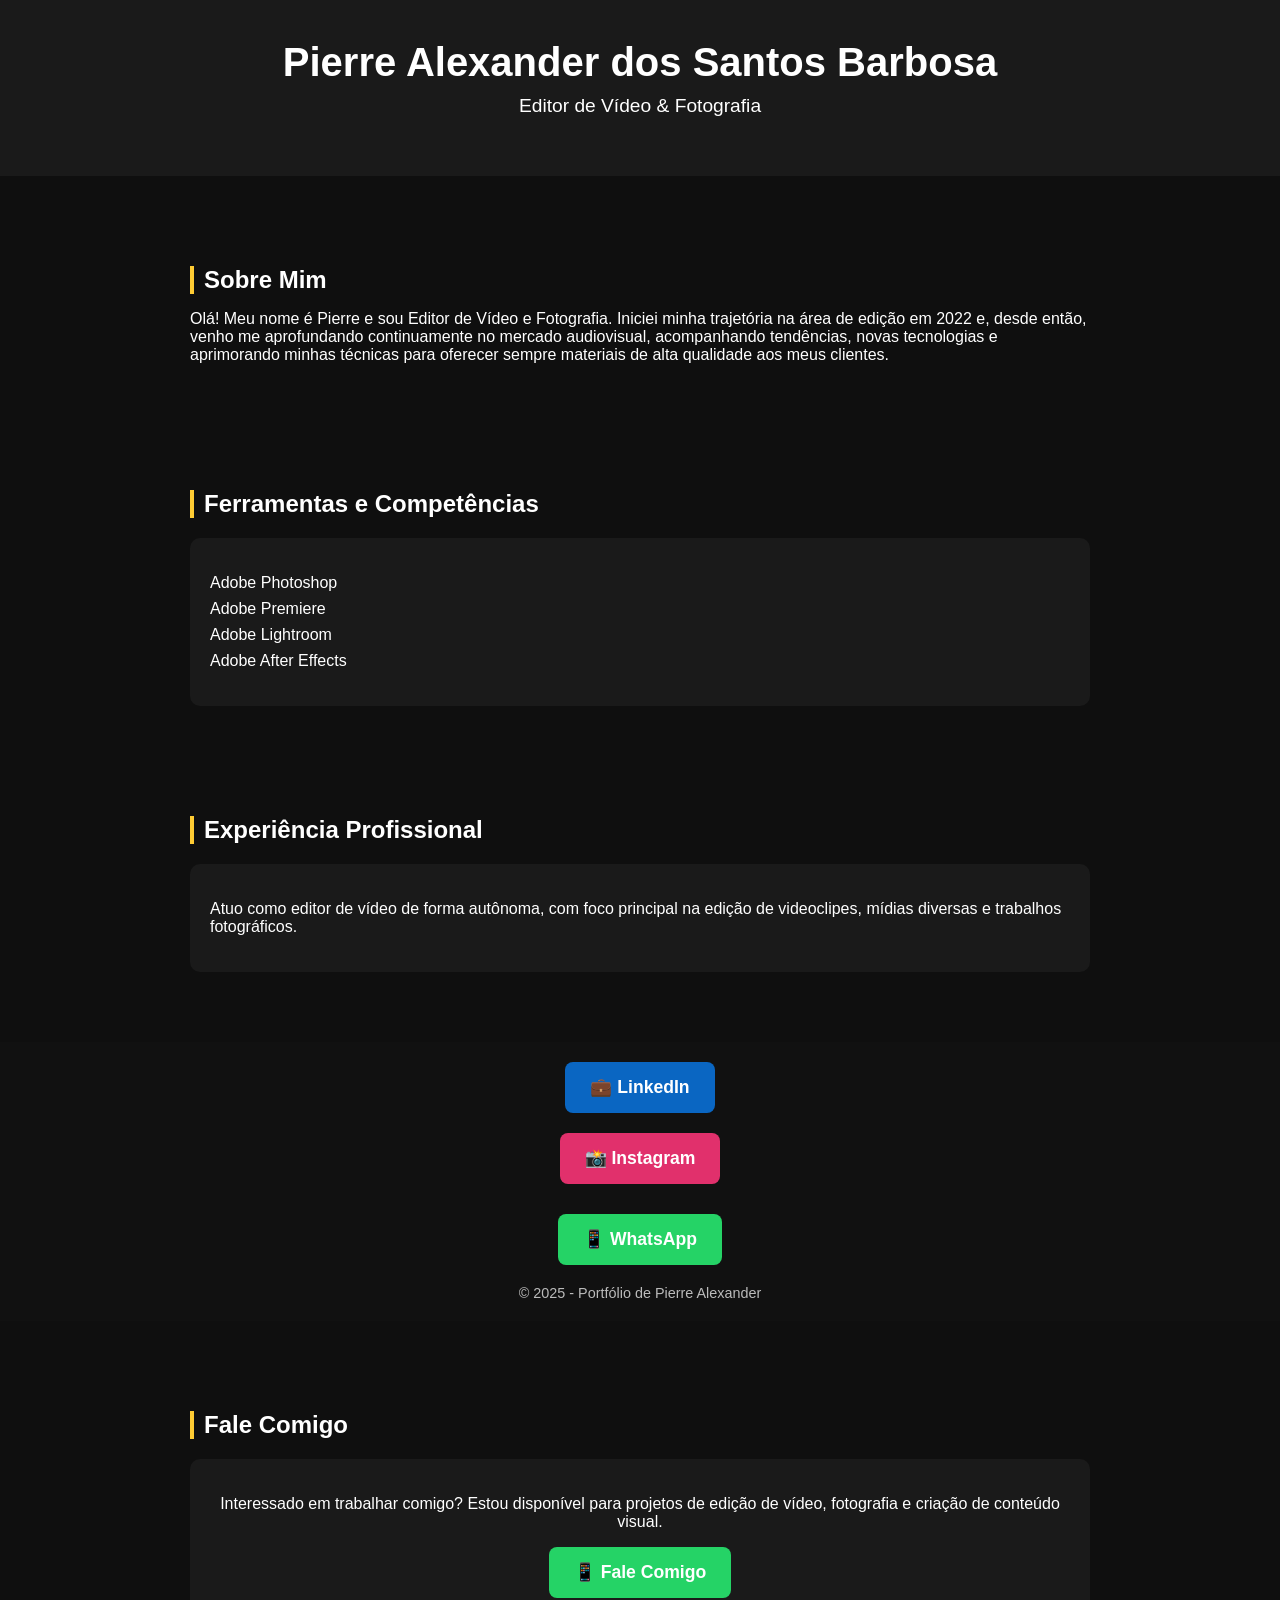
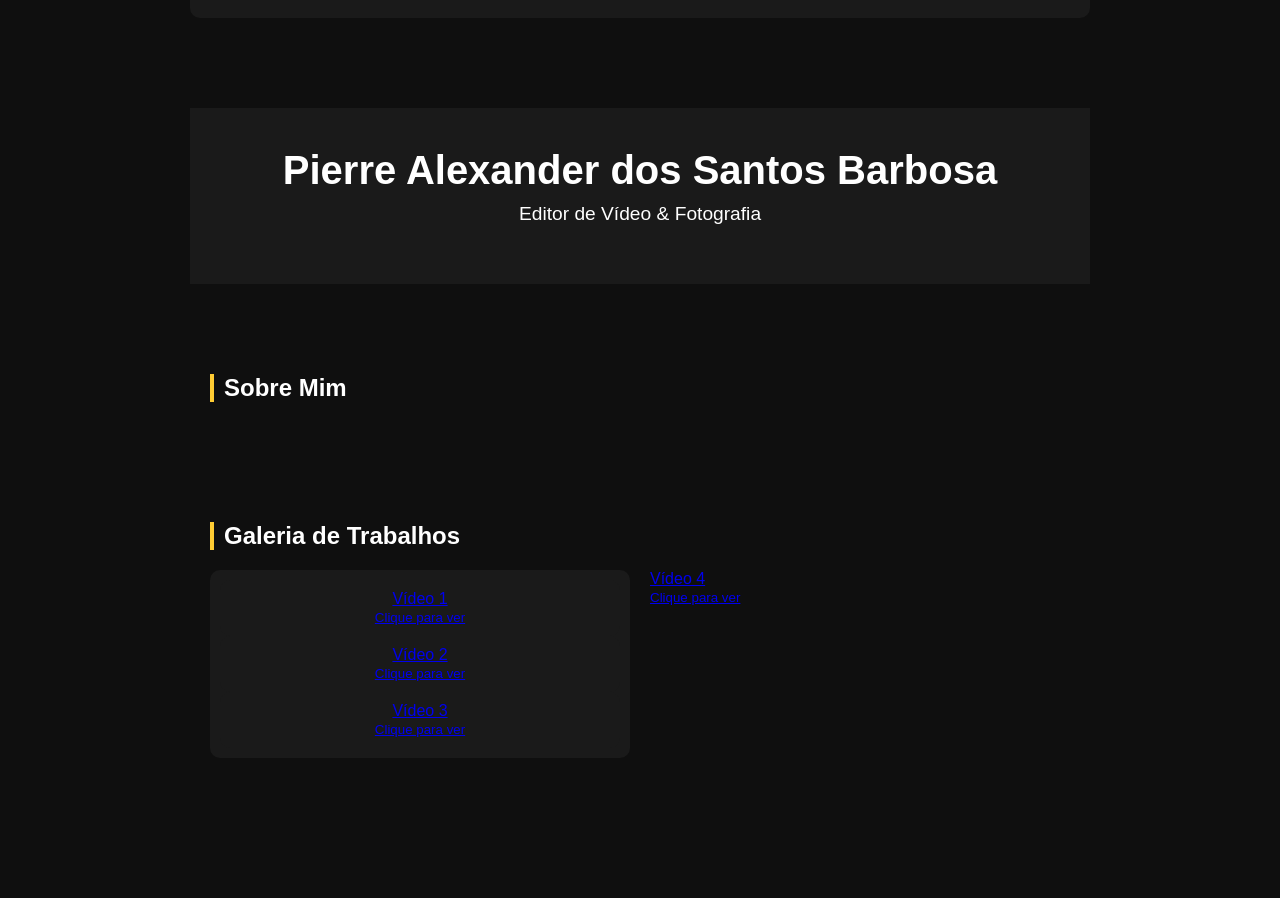
==== commit ee74056e: "Rename index(teste).html to index.html" ====
--- a/index.html
+++ b/index.html
@@ -14,23 +14,77 @@
 
   <section>
     <h2>Sobre Mim</h2>
-    <!-- conteúdo original aqui -->
+    <p>Olá! Meu nome é Pierre e sou Editor de Vídeo e Fotografia. Iniciei minha trajetória na área de edição em 2022 e, desde então, venho me aprofundando continuamente no mercado audiovisual, acompanhando tendências, novas tecnologias e aprimorando minhas técnicas para oferecer sempre materiais de alta qualidade aos meus clientes.</p>
+  </section>
+
+  <section>
+    <h2>Ferramentas e Competências</h2>
+    <div class="skills">
+      <ul>
+        <li>Adobe Photoshop</li>
+        <li>Adobe Premiere</li>
+        <li>Adobe Lightroom</li>
+        <li>Adobe After Effects</li>
+      </ul>
+    </div>
+  </section>
+
+  <section>
+    <h2>Experiência Profissional</h2>
+    <div class="experience">
+      <p>Atuo como editor de vídeo de forma autônoma, com foco principal na edição de videoclipes, mídias diversas e trabalhos fotográficos.</p>
+    </div>
+  </section>
+
+  <footer>
+    <div style="margin-bottom:20px;">
+      <a href="https://www.linkedin.com/in/pierre-alexander-8b82012a9/" target="_blank" class="linkedin-btn">💼 LinkedIn</a>
+    <div style="margin-top:20px;">
+      <a href="https://www.instagram.com/pr.xndr/" target="_blank" class="instagram-btn">📸 Instagram</a>
+    </div>
+    <div style="text-align:center; margin-top:30px;">
+      <a href="https://wa.me/5521989630981" target="_blank" class="whatsapp-btn">📱 WhatsApp</a>
+    </div>
+     </div>
+    © 2025 - Portfólio de Pierre Alexander
+  </footer>
+
+  <section>
+    <h2> Fale Comigo</h2>
+    <div class="experience" style="text-align:center;">
+      <p>Interessado em trabalhar comigo? Estou disponível para projetos de edição de vídeo, fotografia e criação de conteúdo visual.</p>
+      <a href="https://wa.me/5521989630981" class="whatsapp-btn" target="_blank">📱 Fale Comigo</a>
+    </div>
+  </section>
+
+  <section>
+    <!DOCTYPE html>
+<html lang="pt-BR">
+<head>
+  <meta charset="UTF-8" />
+  <meta name="viewport" content="width=device-width, initial-scale=1.0" />
+  <title>Portfólio - Pierre Alexander</title>
+  <link rel="stylesheet" href="style.css">
+</head>
+<body>
+  <header>
+    <h1>Pierre Alexander dos Santos Barbosa</h1>
+    <p>Editor de Vídeo & Fotografia</p>
+  </header>
+
+  <section>
+    <h2>Sobre Mim</h2>
   </section>
 
   <section>
     <h2>Galeria de Trabalhos</h2>
     <div class="gallery">
       <div>
-        <video width="100%" controls>
-          <source src="EYSHILA - VONTADE DE ADORAR (LEGENDA ANIMADA)_1.mp4" type="video/mp4">
-        </video> https://drive.google.com/file/d/1xkukAcoeUqoNSozgiJo5t3CjhSqkco7Q/view?usp=drive_link
-        <small>Vídeo 1</small>
-      </div>
+      <div><a href="https://www.instagram.com/reel/DQ7VguTisI1/" target="_blank">Vídeo 1<br><small>Clique para ver</small></a></div>
+      <div><a href="https://www.instagram.com/reel/DQ4i-qmgbFF/" target="_blank">Vídeo 2<br><small>Clique para ver</small></a></div>
+      <div><a href="https://www.instagram.com/reel/DQhQ9YoAMTn/" target="_blank">Vídeo 3<br><small>Clique para ver</small></a></div>     
+    </div> <a href="https://www.instagram.com/p/DQpoiiClY6W/"  target="_blank">Vídeo 4<br><small>Clique para ver</small></a></div>
 
-      <div>Item 2 —  </div>
-      <div>Item 3 — Aguardando arquivo</div>
-      <div>Item 4 — Aguardando arquivo</div>
-    </div>
   </section>
 
 </body>
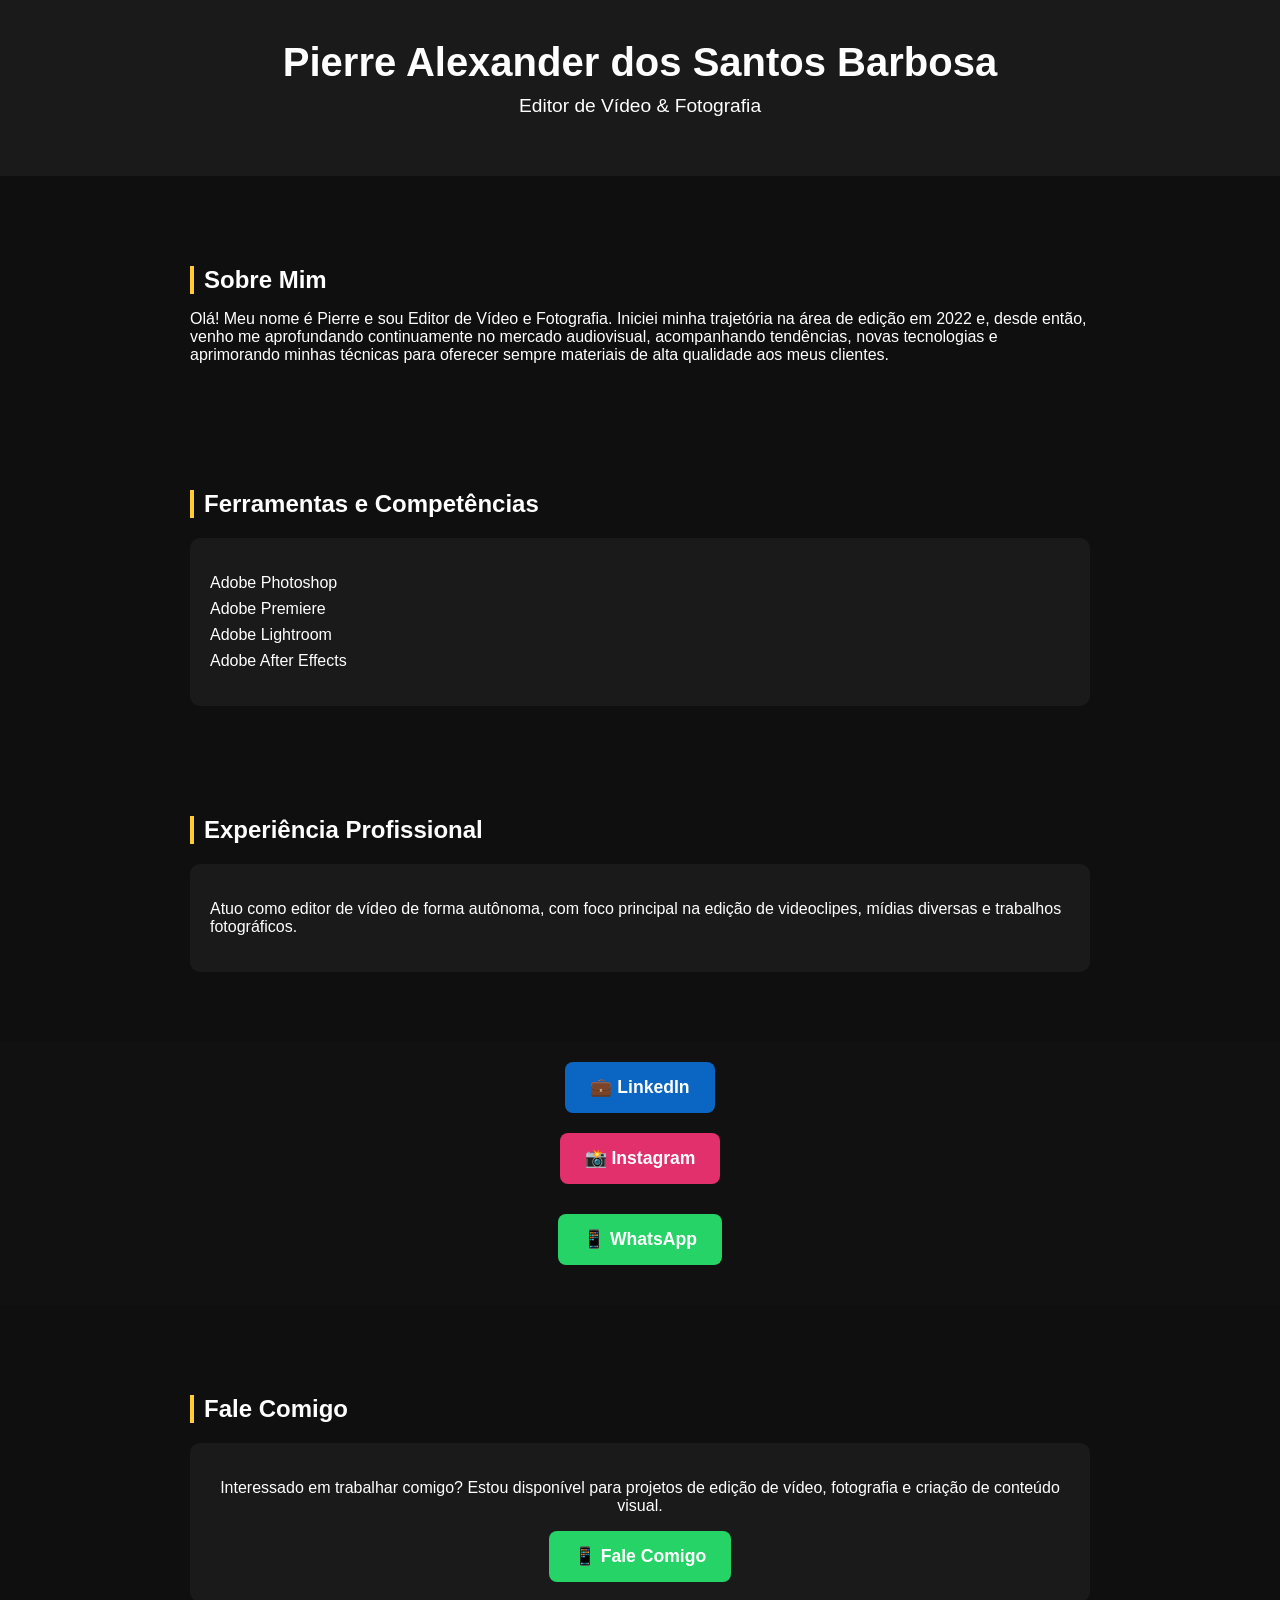
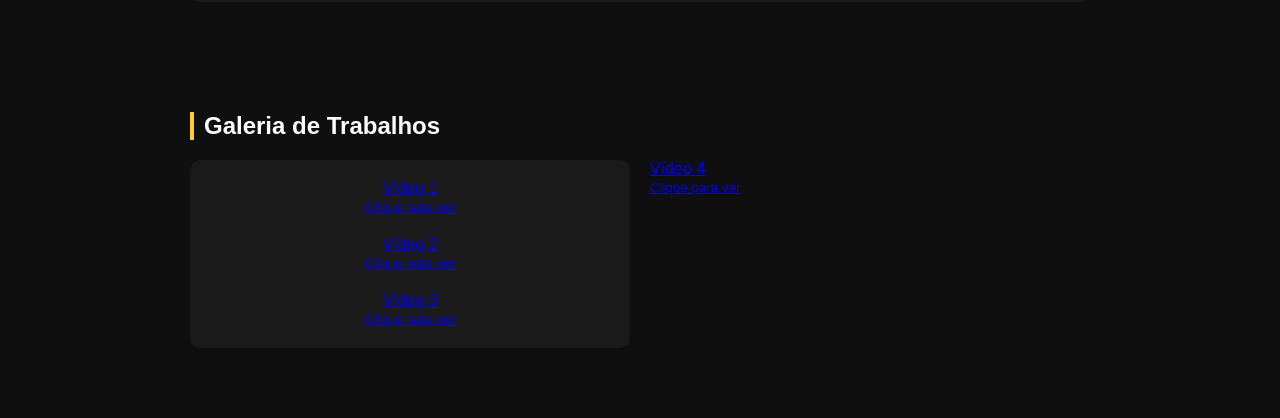
==== commit a038c82a: "index.html" ====
--- a/index.html
+++ b/index.html
@@ -45,9 +45,8 @@
     <div style="text-align:center; margin-top:30px;">
       <a href="https://wa.me/5521989630981" target="_blank" class="whatsapp-btn">📱 WhatsApp</a>
     </div>
-     </div>
-    © 2025 - Portfólio de Pierre Alexander
-  </footer>
+  
+ </footer>
 
   <section>
     <h2> Fale Comigo</h2>
@@ -57,24 +56,6 @@
     </div>
   </section>
 
-  <section>
-    <!DOCTYPE html>
-<html lang="pt-BR">
-<head>
-  <meta charset="UTF-8" />
-  <meta name="viewport" content="width=device-width, initial-scale=1.0" />
-  <title>Portfólio - Pierre Alexander</title>
-  <link rel="stylesheet" href="style.css">
-</head>
-<body>
-  <header>
-    <h1>Pierre Alexander dos Santos Barbosa</h1>
-    <p>Editor de Vídeo & Fotografia</p>
-  </header>
-
-  <section>
-    <h2>Sobre Mim</h2>
-  </section>
 
   <section>
     <h2>Galeria de Trabalhos</h2>
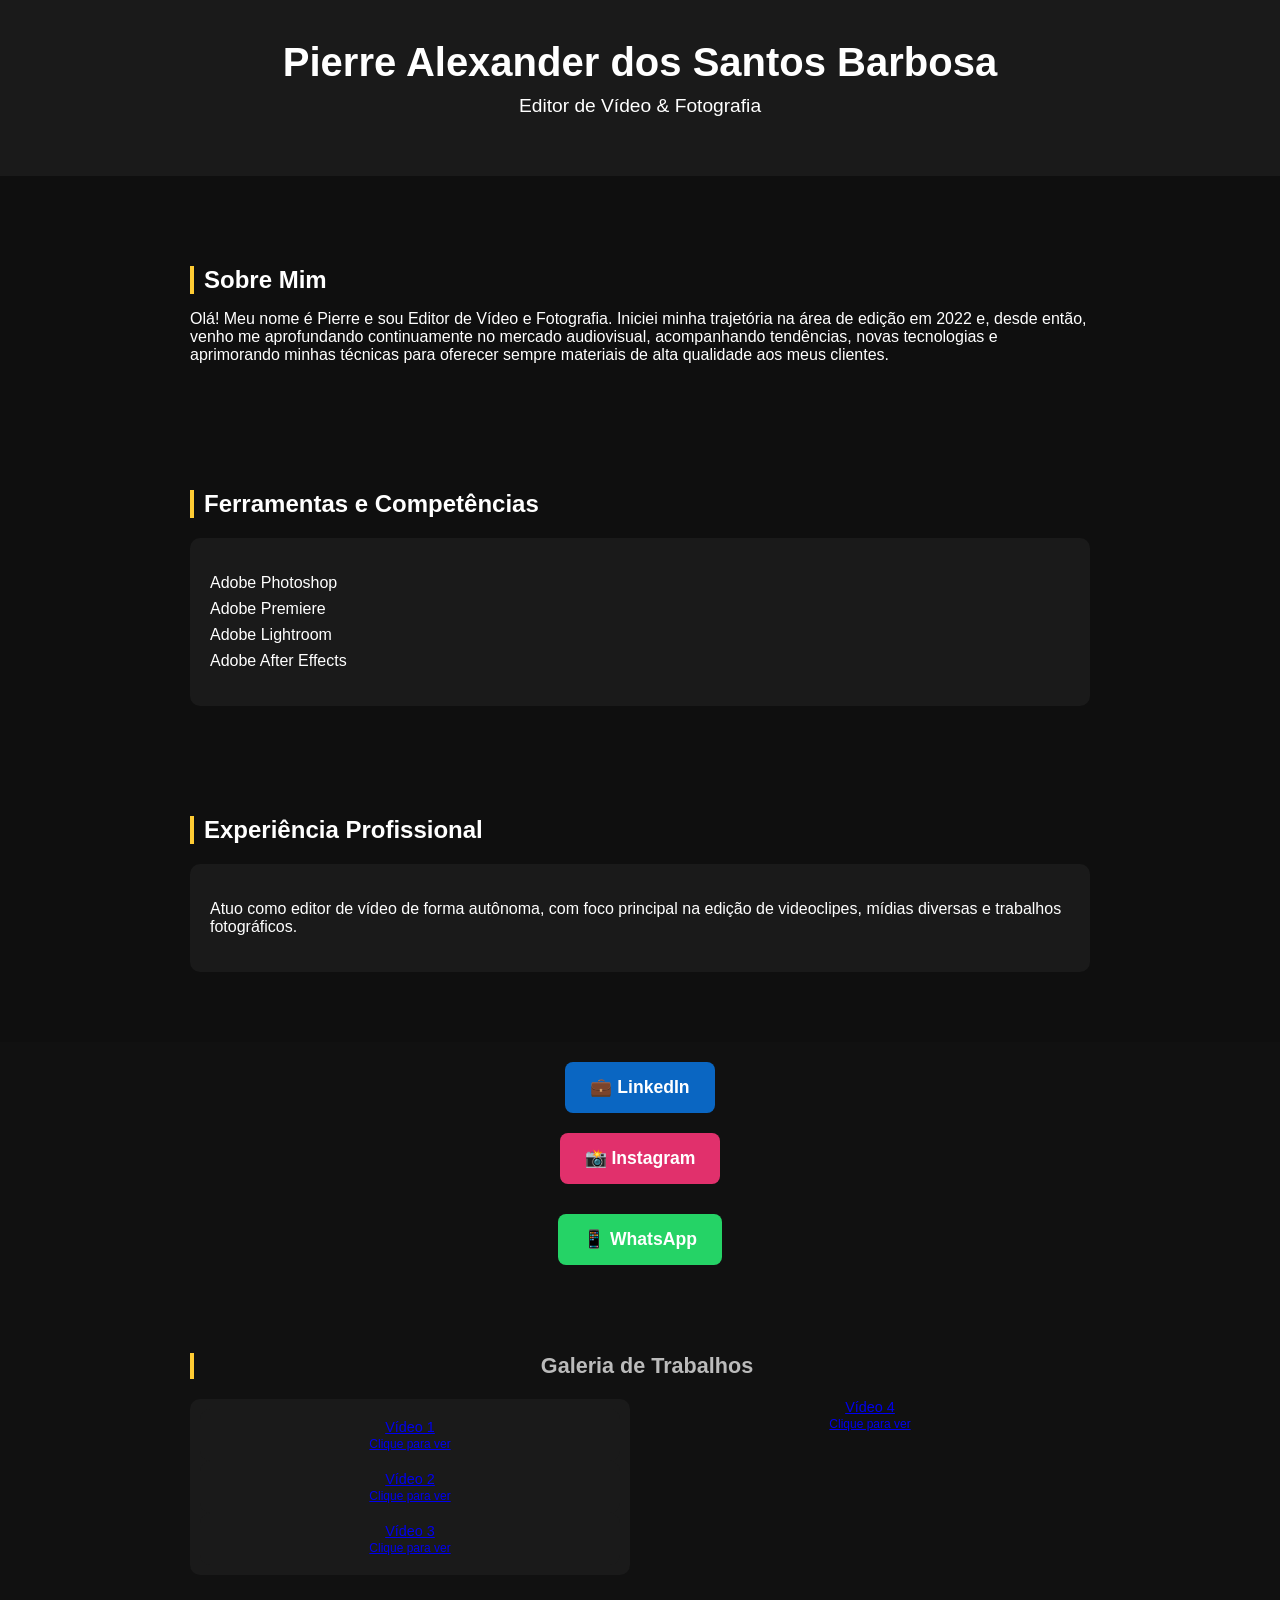
==== commit c20022e4: "Update index.html" ====
--- a/index.html
+++ b/index.html
@@ -46,17 +46,6 @@
       <a href="https://wa.me/5521989630981" target="_blank" class="whatsapp-btn">📱 WhatsApp</a>
     </div>
   
- </footer>
-
-  <section>
-    <h2> Fale Comigo</h2>
-    <div class="experience" style="text-align:center;">
-      <p>Interessado em trabalhar comigo? Estou disponível para projetos de edição de vídeo, fotografia e criação de conteúdo visual.</p>
-      <a href="https://wa.me/5521989630981" class="whatsapp-btn" target="_blank">📱 Fale Comigo</a>
-    </div>
-  </section>
-
-
   <section>
     <h2>Galeria de Trabalhos</h2>
     <div class="gallery">
